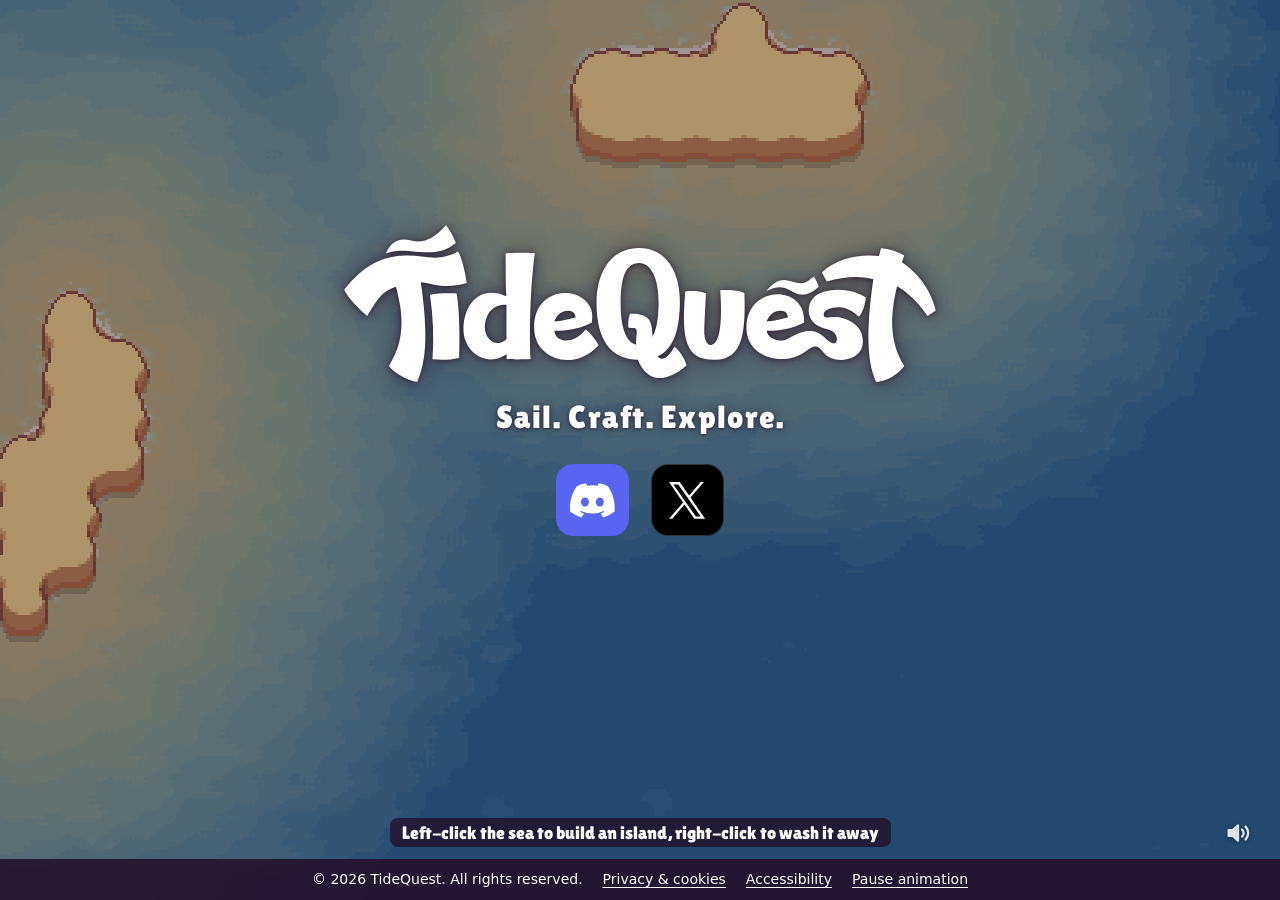
==== index.html @ 885f6c33 "TideQuest website" ====
<!doctype html>
<html lang="en">
<head>
  <meta charset="utf-8">
  <meta name="viewport" content="width=device-width, initial-scale=1">
  <script>if (typeof WebAssembly === "object") document.documentElement.classList.add("sea-live");</script>
  <title>TideQuest — a cozy island crafting game</title>
  <meta name="description" content="A cozy island crafting game where the tide sets the rules. Harness it to fill your lakes, power your machines and reveal new passages. Craft your way from castaway to civilization.">
  <link rel="canonical" href="https://tidequestgame.com/">
  <meta name="theme-color" content="#230d26">
  <link rel="icon" type="image/png" href="img/favicon.png">
  <link rel="apple-touch-icon" href="img/apple-touch-icon.png">
  <link rel="preload" href="assets/fonts/lilita-one.woff" as="font" type="font/woff" crossorigin>
  <link rel="stylesheet" href="assets/site.css">
  <script src="assets/sea.js" defer></script>
  <script src="assets/parallax.js" defer></script>
  <script src="assets/legal.js" defer></script>

  <meta property="og:type" content="website">
  <meta property="og:site_name" content="TideQuest">
  <meta property="og:title" content="TideQuest">
  <meta property="og:description" content="A cozy island crafting game where the tide sets the rules. Join us on Discord.">
  <meta property="og:url" content="https://tidequestgame.com/">
  <meta property="og:image" content="https://tidequestgame.com/img/og-card.png">
  <meta property="og:image:secure_url" content="https://tidequestgame.com/img/og-card.png">
  <meta property="og:image:type" content="image/png">
  <meta property="og:image:width" content="1200">
  <meta property="og:image:height" content="630">
  <meta property="og:image:alt" content="The TideQuest logo and Sail. Craft. Explore., above Join us on Discord and Follow us on X, over an in-game island screenshot">
  <meta name="twitter:card" content="summary_large_image">
  <meta name="twitter:site" content="@tidequestgame">
  <meta name="twitter:title" content="TideQuest">
  <meta name="twitter:description" content="A cozy island crafting game where the tide sets the rules. Join us on Discord.">
  <meta name="twitter:image" content="https://tidequestgame.com/img/og-card.png">
  <meta name="twitter:image:alt" content="The TideQuest logo and Sail. Craft. Explore., above Join us on Discord and Follow us on X, over an in-game island screenshot">
</head>
<body>
  <div class="shot" aria-hidden="true"></div>
  <main class="home">
    <h1><img class="logo" src="assets/tidequest-logo.svg" alt="TideQuest" width="3004" height="825"></h1>
    <p class="tagline">Sail. Craft. Explore.</p>
    <div class="links">
      <a class="social" href="discord/">
        <span class="badge badge-discord"><svg viewBox="0 0 24 24" aria-hidden="true" focusable="false"><path d="M20.317 4.37a19.79 19.79 0 0 0-4.885-1.515.074.074 0 0 0-.079.037c-.21.375-.444.865-.608 1.25a18.27 18.27 0 0 0-5.487 0 12.64 12.64 0 0 0-.617-1.25.077.077 0 0 0-.079-.037A19.74 19.74 0 0 0 3.677 4.37a.07.07 0 0 0-.032.028C.533 9.046-.32 13.58.099 18.058a.082.082 0 0 0 .031.056 19.9 19.9 0 0 0 5.993 3.03.078.078 0 0 0 .084-.028c.462-.63.874-1.295 1.226-1.994a.076.076 0 0 0-.041-.106 13.1 13.1 0 0 1-1.872-.892.077.077 0 0 1-.008-.128c.126-.094.252-.192.372-.291a.074.074 0 0 1 .078-.01c3.928 1.793 8.18 1.793 12.062 0a.074.074 0 0 1 .078.01c.12.098.246.198.373.292a.077.077 0 0 1-.006.127 12.3 12.3 0 0 1-1.873.892.077.077 0 0 0-.041.107c.36.698.772 1.362 1.225 1.993a.076.076 0 0 0 .084.028 19.84 19.84 0 0 0 6.002-3.03.077.077 0 0 0 .032-.054c.5-5.177-.838-9.674-3.549-13.66a.061.061 0 0 0-.031-.03zM8.02 15.33c-1.183 0-2.157-1.085-2.157-2.419 0-1.333.956-2.419 2.157-2.419 1.21 0 2.176 1.096 2.157 2.42 0 1.333-.956 2.418-2.157 2.418zm7.975 0c-1.183 0-2.157-1.085-2.157-2.419 0-1.333.955-2.419 2.157-2.419 1.21 0 2.176 1.096 2.157 2.42 0 1.333-.946 2.418-2.157 2.418z"/></svg></span>
        <span class="cta">Join us on Discord</span>
      </a>
      <a class="social" href="https://x.com/tidequestgame">
        <span class="badge badge-x"><svg viewBox="0 0 1200 1227" aria-hidden="true" focusable="false"><path d="M714.163 519.284L1160.89 0H1055.03L667.137 450.887L357.328 0H0L468.492 681.821L0 1226.37H105.866L515.491 750.218L842.672 1226.37H1200L714.137 519.284H714.163ZM569.165 687.828L521.697 619.934L144.011 79.6944H306.615L611.412 515.685L658.88 583.579L1055.08 1150.3H892.476L569.165 687.828V687.828Z"/></svg></span>
        <span class="cta">Follow us on X</span>
      </a>
    </div>
  </main>
  <footer class="site-footer">
    <div class="footer-bar">
      <p>&copy; 2026 TideQuest. All rights reserved.</p>
      <nav aria-label="Legal">
        <a href="#privacy">Privacy &amp; cookies</a>
        <a href="#accessibility">Accessibility</a>
      </nav>
    </div>
  </footer>
  <dialog class="legal" id="privacy" aria-labelledby="privacy-title">
    <div class="legal-body">
      <button class="legal-close" type="button" aria-label="Close">&times;</button>
      <h2 id="privacy-title">Privacy and cookies</h2>
      <p class="updated">Last updated: 2 October 2026</p>

      <p>This notice explains how tidequestgame.com (“the website”) handles personal data. It is
        written to meet the EU General Data Protection Regulation (GDPR) and other applicable data
        protection laws.</p>

      <h3>Who is responsible</h3>
      <p>The website is run by TideQuest (“we”). Contact us about privacy at
        <a href="mailto:basicsourcegamedev@gmail.com">basicsourcegamedev@gmail.com</a>.</p>

      <h3>The short version</h3>
      <ul>
        <li>We do not use cookies, local storage or any other tracking technology.</li>
        <li>We do not use analytics, advertising, social media plugins or third-party fonts; the
          Discord and X buttons are plain links.</li>
        <li>We do not ask you for any personal data, and the website has no forms or accounts.</li>
        <li>The only personal data involved is the technical data your browser sends to our
          hosting provider when it loads a page, described below.</li>
      </ul>

      <h3>Cookies</h3>
      <p>The website sets no cookies and stores nothing on your device, so there is no cookie
        banner and nothing to consent to. The interactive sea on the home page runs entirely in
        your browser; the islands you draw are never sent anywhere and disappear when you leave
        the page.</p>

      <h3>Hosting</h3>
      <p>The website is hosted on GitHub Pages, provided by GitHub, Inc., 88 Colin P Kelly Jr
        Street, San Francisco, CA 94107, USA. When your browser requests a page, GitHub receives
        your IP address and standard request details (such as the page requested, the time, and
        your browser’s user agent) and may log them for security and to keep the service
        running. We do not receive these logs.</p>
      <ul>
        <li><strong>Purpose and legal basis:</strong> delivering the website securely, which is our
          legitimate interest (GDPR Art. 6(1)(f)). You are not legally required to provide this
          data, but a browser cannot load the website without sending it.</li>
        <li><strong>International transfers:</strong> GitHub processes the data in the
          United States. GitHub states that it participates in the EU-U.S. Data Privacy Framework
          and uses the European Commission’s standard contractual clauses.</li>
        <li><strong>Retention:</strong> set by GitHub; see the
          <a href="https://docs.github.com/en/site-policy/privacy-policies/github-general-privacy-statement">GitHub General Privacy Statement</a>.</li>
      </ul>

      <h3>Links to Discord and X</h3>
      <p>The “Join us on Discord” link takes you to Discord, run by Discord Inc., and the
        “Follow us on X” link takes you to X, run by X Corp. These are separate services: once you
        are there, <a href="https://discord.com/privacy">Discord’s privacy policy</a> or
        <a href="https://x.com/en/privacy">X’s privacy policy</a> applies. The website embeds
        nothing from either service and loads nothing from them until you follow a link, and we
        do not share any data with them.</p>
      <p>Discord and the Discord logo are trademarks of Discord Inc. X and the X logo are
        trademarks of X Corp. TideQuest is not affiliated with or endorsed by Discord or X.</p>

      <h3>Your rights</h3>
      <p>Depending on where you live, you can ask us to access, correct or delete personal data
        about you, to restrict or object to its use, or to receive it in a portable format. As we
        do not hold any data that identifies you, we will usually have nothing to return, but you
        can always write to <a href="mailto:basicsourcegamedev@gmail.com">basicsourcegamedev@gmail.com</a>.</p>
      <p>You can also complain to the data protection authority in the country where you live
        or work.</p>

      <h3>Changes</h3>
      <p>If the way the website handles data changes, for example if we ever add analytics, we
        will update this notice and the date above before the change takes effect.</p>
    </div>
  </dialog>
  <dialog class="legal" id="accessibility" aria-labelledby="accessibility-title">
    <div class="legal-body">
      <button class="legal-close" type="button" aria-label="Close">&times;</button>
      <h2 id="accessibility-title">Accessibility statement</h2>
      <p class="updated">Last updated: 2 October 2026</p>

      <p>We want everyone to be able to use tidequestgame.com, including people with
        disabilities. This statement covers the whole website: the home page with its privacy and
        accessibility notices, the Discord link page and the not-found page.</p>

      <h3>Standards</h3>
      <p>The website aims to meet the Web Content Accessibility Guidelines (WCAG) 2.1 at
        level AA, the level referenced by the European standard EN 301 549.</p>
      <p><strong>Status:</strong> partially conformant. Everything on the website meets these
        standards except the interactive sea described under “Known limitations”.</p>

      <h3>What we have done</h3>
      <ul>
        <li>Every page, link and control can be reached and used with a keyboard, with a clearly
          visible focus outline.</li>
        <li>Images that carry meaning have text alternatives; decorative images and the animated
          sea are hidden from screen readers.</li>
        <li>Each page declares its language and has a meaningful title and heading.</li>
        <li>Text meets the WCAG AA contrast ratios against its background.</li>
        <li>Pages can be zoomed to 200% and viewed on narrow screens without loss of content.</li>
        <li>The animated sea can be paused with the “Pause animation” button at the bottom of the
          home page, and it stays still if your device is set to reduce motion.</li>
        <li>Sound effects play only when you build or wash away sand, never on their own, and can
          be turned off with the speaker button at the bottom right of the home page.</li>
        <li>Nothing on the website flashes.</li>
      </ul>

      <h3>Known limitations</h3>
      <ul>
        <li>The interactive sea behind the home page (drawing islands with the mouse or a finger)
          cannot be used with a keyboard or a screen reader. It is a decorative extra: it carries
          no information, and every part of the website works without it.</li>
        <li>The Discord and X links lead to discord.com and x.com, which are run by Discord Inc.
          and X Corp. and are outside our control.</li>
      </ul>

      <h3>How we checked</h3>
      <p>The website was reviewed on 2 October 2026 by manual keyboard testing, contrast
        measurement, testing at 200% zoom and at phone width, and testing with reduced motion
        enabled, in current versions of Chrome.</p>

      <h3>Feedback and contact</h3>
      <p>If something on the website is hard to use, or you need information in a different
        format, please contact our accessibility coordinator at <a href="mailto:basicsourcegamedev@gmail.com">basicsourcegamedev@gmail.com</a>.
        We aim to reply within 5 business days.</p>
    </div>
  </dialog>
</body>
</html>
---- assets/site.css ----
/* TideQuest site. Shared by the home, Discord and 404 pages. */

/* Lilita One by Juan Montoreano (SIL OFL 1.1), unmodified. */
@font-face {
  font-family: "Lilita One";
  src: url("fonts/lilita-one.woff") format("woff");
  font-display: swap;
}

:root {
  /* The game's Quit Modal DimOverlay: Color(0.139, 0.053, 0.15, 0.863). */
  --dim: rgb(35 13 38 / 0.863);
  --night: #230d26;
  --blurple: #5865f2;
}

html { background-color: var(--night); }

body {
  margin: 0;
  min-height: 100vh;
  min-height: 100svh;
  display: grid;
  grid-template-rows: 1fr auto;
  place-items: center;
  background-color: var(--night);
  color: #fff;
  font-family: "Lilita One", "Segoe UI", system-ui, -apple-system, Roboto, Helvetica, Arial, sans-serif;
}

.shot {
  position: fixed;
  inset: 0;
  background: url("island.webp") center / cover no-repeat;
  pointer-events: none;
}

.shot::after {
  content: "";
  position: absolute;
  inset: 0;
  background: var(--dim);
}

/* Interactive sea (sea.js). Without WebGL2 the screenshot above stays as the background. */
.sea {
  position: fixed;
  inset: 0;
  overflow: hidden;
  touch-action: none;
  -webkit-user-select: none;
  user-select: none;
}

.sea canvas {
  display: block;
  image-rendering: pixelated;
}

.sea-live .shot { background-image: none; }

/* Same Quit Modal colour, lighter, so the sea stays readable. */
.sea-live .shot::after { background: rgb(35 13 38 / 0.35); }

/* sea.js puts the hint at the top of the footer, above the legal bar. */
.sea-hint {
  margin: 0 16px 12px;
  padding: 4px 12px;
  border-radius: 8px;
  background: rgb(35 13 38 / 0.75);
  font-size: clamp(14px, 1.6vw, 18px);
  text-align: center;
  pointer-events: none;
  transition: opacity 0.6s;
}

.sea-hint.is-done { opacity: 0; }

main {
  position: relative;
  padding: 24px 16px;
}

/* Set by parallax.js: oversize the background so its drift never exposes an edge. */
.parallax .shot { inset: -24px; }

.parallax .shot,
.parallax main { will-change: transform; }

.invite {
  display: flex;
  flex-direction: column;
  align-items: center;
  gap: clamp(20px, 4vw, 48px);
  color: #fff;
  text-decoration: none;
}

.invite:focus-visible {
  outline: 4px solid #fff;
  outline-offset: 12px;
  border-radius: 12px;
}

.title {
  display: grid;
  justify-items: center;
  gap: clamp(8px, 1.4vw, 16px);
}

.title h1 { margin: 0; }

.logo {
  display: block;
  width: clamp(280px, 48vw, 600px);
  height: auto;
  /* Same contrast shadow as the tagline, for random islands' pale shallows under it. */
  filter: drop-shadow(0 1px 3px rgb(35 13 38 / 0.7)) drop-shadow(0 0 12px rgb(35 13 38 / 0.45));
}

.cta {
  margin: 0;
  font-size: clamp(28px, 4.5vw, 54px);
  line-height: 1;
  letter-spacing: 0.01em;
}

/* 404's call to action: same contrast shadow as the logo and tagline. Not on the home page's
   water-reveal labels, whose transparent fill would show the shadow as ghost text. */
.invite .cta { text-shadow: 0 1px 3px rgb(35 13 38 / 0.7), 0 0 12px rgb(35 13 38 / 0.45); }

/* Home: TideQuest logo above a row of community icons. Each icon's call to action stays hidden
   until the icon is hovered or focused, then washes in under it. */
.home {
  display: grid;
  justify-items: center;
  gap: clamp(12px, 2vw, 24px);
}

.home h1 { margin: 0; }

.tagline {
  margin: -0.35em 0 0.2em; /* sits snug under the logo, a little apart from the icons */
  font-size: clamp(20px, 2.6vw, 32px);
  line-height: 1.1;
  letter-spacing: 0.04em;
  /* Keeps AA contrast where a random island's pale shallows reach under the text. */
  text-shadow: 0 1px 3px rgb(35 13 38 / 0.7), 0 0 12px rgb(35 13 38 / 0.45);
}

.links {
  display: flex;
  justify-content: center;
  gap: 0.6em;
  padding-bottom: 1.6em; /* room for the revealed text, so nothing shifts */
  font-size: clamp(22px, 3vw, 38px);
}

.social {
  position: relative;
  display: block;
  border-radius: 24%;
  color: #fff;
  text-decoration: none;
}

.social:focus-visible {
  outline: 4px solid #fff;
  outline-offset: 6px;
}

.badge {
  display: grid;
  place-items: center;
  width: 1.9em;
  aspect-ratio: 1;
  border-radius: 24%;
  transition: transform 0.3s cubic-bezier(0.3, 0.7, 0.4, 1);
}

.social:hover .badge,
.social:focus-visible .badge { transform: translateY(-3px); }

.badge svg {
  width: 62%;
  height: auto;
  fill: #fff;
}

.badge-discord { background: var(--blurple); }

/* X's brand mark: white logo on black; the faint ring keeps the square visible on dark backgrounds. */
.badge-x {
  background: #000;
  box-shadow: inset 0 0 0 1px rgb(255 255 255 / 0.2);
}

.badge-x svg { width: 50%; }

/* The CTA text, centred under its icon. A shore wave washes over it from the left: the water rushes
   in and slows as it runs up, its lobed front leaving the letters revealed (wet sea-foam right at the
   edge, white behind), while a foam line with a thin wash behind it leads the wave across the whole
   label and sinks away as the wave lands. A slight smear clears as it goes. The text stays
   in the accessibility tree throughout, so screen readers always get the link's name.

   Both layers are 300%-wide tiles (front at about the middle) moved by background-position-x with the
   same timing, so the foam stays locked to the text's edge: 100% is before the wave, 20% is fully
   washed (the front just past the right edge). */
.social .cta {
  position: absolute;
  top: calc(100% + 0.3em);
  left: 50%;
  translate: -50% 0;
  font-size: 1em;
  white-space: nowrap;
  pointer-events: none;
  color: transparent;
  -webkit-text-fill-color: transparent;
  line-height: 1.2;
  background: url("data:image/svg+xml,%3Csvg xmlns='http://www.w3.org/2000/svg' viewBox='0 0 300 100' preserveAspectRatio='none'%3E%3Cpath d='M0 0H150C150.8 1.8 154.8 7.5 155 11C155.2 14.5 150.5 17.3 151 21C151.5 24.7 157.8 28.8 158 33C158.2 37.2 152.3 41.8 152 46C151.7 50.2 156.5 54 156 58C155.5 62 149.2 65.7 149 70C148.8 74.3 154.7 79 155 84C155.3 89 151.7 97.3 151 100H0Z' fill='%23fff'/%3E%3Cpath d='M0 0H154C154.8 1.8 158.8 7.5 159 11C159.2 14.5 154.5 17.3 155 21C155.5 24.7 161.8 28.8 162 33C162.2 37.2 156.3 41.8 156 46C155.7 50.2 160.5 54 160 58C159.5 62 153.2 65.7 153 70C152.8 74.3 158.7 79 159 84C159.3 89 155.7 97.3 155 100H0ZM0 0H150C150.8 1.8 154.8 7.5 155 11C155.2 14.5 150.5 17.3 151 21C151.5 24.7 157.8 28.8 158 33C158.2 37.2 152.3 41.8 152 46C151.7 50.2 156.5 54 156 58C155.5 62 149.2 65.7 149 70C148.8 74.3 154.7 79 155 84C155.3 89 151.7 97.3 151 100H0Z' fill='%23bfe9ff' fill-rule='evenodd'/%3E%3C/svg%3E") 100% 0 / 300% 100% no-repeat;
  -webkit-background-clip: text;
  background-clip: text;
  /* drop-shadow (not text-shadow) so the contrast shadow only follows the revealed water. */
  filter: blur(2px) drop-shadow(0 1px 2px rgb(35 13 38 / 0.7));
  transition:
    background-position-x 0.4s cubic-bezier(0.5, 0, 0.75, 0),
    filter 0.4s ease-in;
}

.social:hover .cta,
.social:focus-visible .cta {
  background-position-x: 20%;
  filter: blur(0) drop-shadow(0 1px 2px rgb(35 13 38 / 0.7));
  transition:
    background-position-x 1.1s cubic-bezier(0.15, 0.6, 0.3, 1),
    filter 0.9s ease-out;
}

/* The foam line, over the whole label so it also shows on the sea between the letters. */
.social .cta::before {
  content: "";
  position: absolute;
  inset: -0.1em 0;
  background: url("data:image/svg+xml,%3Csvg xmlns='http://www.w3.org/2000/svg' viewBox='0 0 300 100' preserveAspectRatio='none'%3E%3Cdefs%3E%3Cfilter id='f' x='-20%25' y='-20%25' width='140%25' height='140%25'%3E%3CfeGaussianBlur stdDeviation='1.6 2.5'/%3E%3C/filter%3E%3C/defs%3E%3Cg filter='url%28%23f%29' fill='%23fff'%3E%3Cpath d='M0 0H150C150.8 1.8 154.8 7.5 155 11C155.2 14.5 150.5 17.3 151 21C151.5 24.7 157.8 28.8 158 33C158.2 37.2 152.3 41.8 152 46C151.7 50.2 156.5 54 156 58C155.5 62 149.2 65.7 149 70C148.8 74.3 154.7 79 155 84C155.3 89 151.7 97.3 151 100H0ZM0 0H128C128.8 1.8 132.8 7.5 133 11C133.2 14.5 128.5 17.3 129 21C129.5 24.7 135.8 28.8 136 33C136.2 37.2 130.3 41.8 130 46C129.7 50.2 134.5 54 134 58C133.5 62 127.2 65.7 127 70C126.8 74.3 132.7 79 133 84C133.3 89 129.7 97.3 129 100H0Z' fill-opacity='.18' fill-rule='evenodd'/%3E%3Cpath d='M0 0H156C156.8 1.8 160.8 7.5 161 11C161.2 14.5 156.5 17.3 157 21C157.5 24.7 163.8 28.8 164 33C164.2 37.2 158.3 41.8 158 46C157.7 50.2 162.5 54 162 58C161.5 62 155.2 65.7 155 70C154.8 74.3 160.7 79 161 84C161.3 89 157.7 97.3 157 100H0ZM0 0H149C149.8 1.8 153.8 7.5 154 11C154.2 14.5 149.5 17.3 150 21C150.5 24.7 156.8 28.8 157 33C157.2 37.2 151.3 41.8 151 46C150.7 50.2 155.5 54 155 58C154.5 62 148.2 65.7 148 70C147.8 74.3 153.7 79 154 84C154.3 89 150.7 97.3 150 100H0Z' fill-opacity='.85' fill-rule='evenodd'/%3E%3C/g%3E%3Cg fill='%23fff' fill-opacity='.7'%3E%3Cellipse cx='151' cy='8' rx='0.55' ry='3'/%3E%3Cellipse cx='144' cy='27' rx='0.45' ry='2.5'/%3E%3Cellipse cx='149' cy='41' rx='0.36' ry='2'/%3E%3Cellipse cx='142' cy='50' rx='0.55' ry='3'/%3E%3Cellipse cx='144' cy='66' rx='0.45' ry='2.5'/%3E%3Cellipse cx='143' cy='79' rx='0.36' ry='2'/%3E%3Cellipse cx='149' cy='92' rx='0.55' ry='3'/%3E%3Cellipse cx='136' cy='18' rx='0.36' ry='2'/%3E%3Cellipse cx='139' cy='60' rx='0.45' ry='2.5'/%3E%3Cellipse cx='149' cy='36' rx='0.33' ry='1.8'/%3E%3C/g%3E%3C/svg%3E") 100% 0 / 300% 100% no-repeat;
  opacity: 0;
  /* Fade the foam out well before the box edges, so its bounds never show. */
  -webkit-mask:
    linear-gradient(to right, #0000, #000 8%, #000 62%, #0000 92%),
    linear-gradient(#0000, #000 18%, #000 82%, #0000);
  -webkit-mask-composite: source-in;
  mask:
    linear-gradient(to right, #0000, #000 8%, #000 62%, #0000 92%),
    linear-gradient(#0000, #000 18%, #000 82%, #0000);
  mask-composite: intersect;
}

/* Moves with the text's front (same curve and length) and is gone by the time it lands. */
.social:hover .cta::before,
.social:focus-visible .cta::before {
  animation:
    swash-run 1.1s cubic-bezier(0.15, 0.6, 0.3, 1) both,
    swash-fade 1.1s linear both;
}

@keyframes swash-run {
  from { background-position-x: 100%; }
  to { background-position-x: 20%; }
}

@keyframes swash-fade {
  0%, 45% { opacity: 1; }
  100% { opacity: 0; }
}

@media (prefers-reduced-motion: reduce) {
  .badge { transition: none; }

  .social:hover .badge,
  .social:focus-visible .badge { transform: none; }

  .social .cta::before { display: none; }

  .social .cta {
    background: none;
    color: #fff;
    -webkit-text-fill-color: currentColor;
    filter: none;
    text-shadow: 0 1px 2px rgb(35 13 38 / 0.7);
    animation: none;
    opacity: 0;
    transition: opacity 0.3s;
  }

  .social:hover .cta,
  .social:focus-visible .cta { opacity: 1; }
}

/* High-contrast modes drop background images, so show plain text there instead. */
@media (forced-colors: active) {
  .social .cta::before { display: none; }

  .social .cta {
    background: none;
    color: CanvasText;
    -webkit-text-fill-color: currentColor;
    filter: none;
    visibility: hidden;
  }

  .social:hover .cta,
  .social:focus-visible .cta { visibility: visible; }
}

/* Footer: copyright, legal links and the sea's pause control. */
.site-footer {
  position: relative;
  justify-self: stretch;
  display: grid;
  justify-items: center;
}

.footer-bar {
  box-sizing: border-box;
  width: 100%;
  display: flex;
  flex-wrap: wrap;
  justify-content: center;
  align-items: center;
  gap: 6px 20px;
  margin: 0;
  padding: 10px 16px max(10px, env(safe-area-inset-bottom));
  background: rgb(35 13 38 / 0.85);
  font-family: "Segoe UI", system-ui, -apple-system, Roboto, Helvetica, Arial, sans-serif;
  font-size: 14px;
  line-height: 1.5;
}

.footer-bar p { margin: 0; }

.footer-bar a,
.footer-bar button {
  padding: 0;
  border: 0;
  background: none;
  color: #fff;
  font: inherit;
  text-decoration: underline;
  text-underline-offset: 3px;
  cursor: pointer;
}

.footer-bar a:hover,
.footer-bar button:hover { text-decoration-thickness: 2px; }

.footer-bar a:focus-visible,
.footer-bar button:focus-visible {
  outline: 3px solid #fff;
  outline-offset: 3px;
  border-radius: 2px;
}

/* Sound effects toggle (sea.js): just the speaker, floating over the sea in the bottom-right
   corner, just above the footer bar. The shadow keeps it readable over sand and foam. */
.has-sound .footer-bar { position: relative; }

.sound-toggle {
  position: absolute;
  right: max(20px, env(safe-area-inset-right));
  bottom: calc(100% + 4px);
  display: grid;
  place-items: center;
  width: 44px;
  height: 44px;
  padding: 0;
  border: 0;
  border-radius: 8px;
  background: none;
  color: #fff;
  cursor: pointer;
  filter: drop-shadow(0 1px 2px rgb(0 0 0 / 0.55));
  opacity: 0.85;
  transition: opacity 0.2s;
}

.sound-toggle:hover { opacity: 1; }

.sound-toggle:focus-visible {
  outline: 3px solid #fff;
  outline-offset: 2px;
  opacity: 1;
}

/* On narrow screens the hint shares the toggle's row; keep it clear of the button. */
@media (max-width: 640px) {
  .has-sound .sea-hint { margin-inline: 64px; }
}

.sound-toggle svg {
  width: 28px;
  height: 28px;
}

.footer-bar nav {
  display: flex;
  flex-wrap: wrap;
  justify-content: center;
  gap: 6px 20px;
}

/* Privacy and accessibility notices: modal dialogs opened from the footer (legal.js). */
.legal {
  box-sizing: border-box;
  width: min(46rem, calc(100vw - 32px));
  max-height: min(85vh, calc(100svh - 32px));
  padding: 0;
  border: 0;
  border-radius: 12px;
  overflow: hidden; /* .legal-body scrolls, so the scrollbar stays inside the rounded corners */
  background: var(--night);
  color: #fff;
  box-shadow: 0 24px 64px rgb(0 0 0 / 0.5);
}

.legal[open] {
  display: flex;
  flex-direction: column;
}

.legal::backdrop { background: rgb(35 13 38 / 0.75); }

/* Focus lands on the dialog itself when opened from a link; its controls keep their outlines. */
.legal:focus { outline: none; }

/* Without JavaScript, #privacy / #accessibility still show the text in place. */
:root:not(.legal-js) .legal:target {
  display: flex;
  flex-direction: column;
  position: fixed;
  inset: 0;
  margin: auto;
  z-index: 1;
}

.legal-body {
  overflow-y: auto;
  overscroll-behavior: contain;
  padding: 28px clamp(16px, 4vw, 40px) 32px;
  /* Thin, soft scrollbar in the site's colours (Chrome, Edge, Firefox). */
  scrollbar-width: thin;
  scrollbar-color: rgb(255 255 255 / 0.3) transparent;
  font-family: "Segoe UI", system-ui, -apple-system, Roboto, Helvetica, Arial, sans-serif;
  font-size: 17px;
  line-height: 1.6;
}

.legal h2,
.legal h3 {
  font-family: "Lilita One", "Segoe UI", system-ui, sans-serif;
  font-weight: normal;
  line-height: 1.2;
  letter-spacing: 0.01em;
}

.legal h2 { margin: 0 48px 8px 0; font-size: clamp(28px, 5vw, 40px); }
.legal h3 { margin: 28px 0 6px; font-size: 24px; }
.legal a { color: #fff; text-underline-offset: 3px; overflow-wrap: anywhere; }
.legal ul { padding-left: 1.25em; }
.legal li + li { margin-top: 4px; }
.legal .updated { margin-top: 0; color: rgb(255 255 255 / 0.8); }

/* Safari, which lacks scrollbar-color. */
.legal-body::-webkit-scrollbar { width: 10px; }
.legal-body::-webkit-scrollbar-track { background: transparent; }

.legal-body::-webkit-scrollbar-thumb {
  border: 3px solid transparent;
  border-radius: 999px;
  background: rgb(255 255 255 / 0.3) padding-box;
}

.legal-body::-webkit-scrollbar-thumb:hover { background-color: rgb(255 255 255 / 0.5); }

/* Stays in the corner while the text scrolls. */
.legal-close {
  position: sticky;
  top: 0;
  z-index: 1;
  float: right;
  width: 44px;
  height: 44px;
  margin: -12px -12px 0 0;
  padding: 0;
  border: 0;
  border-radius: 8px;
  background: rgb(68 46 72); /* opaque, so scrolled text never shows through */
  color: #fff;
  font-size: 28px;
  line-height: 1;
  cursor: pointer;
}

.legal-close:hover { background: rgb(96 74 100); }

.legal a:focus-visible,
.legal-close:focus-visible {
  outline: 3px solid #fff;
  outline-offset: 3px;
}
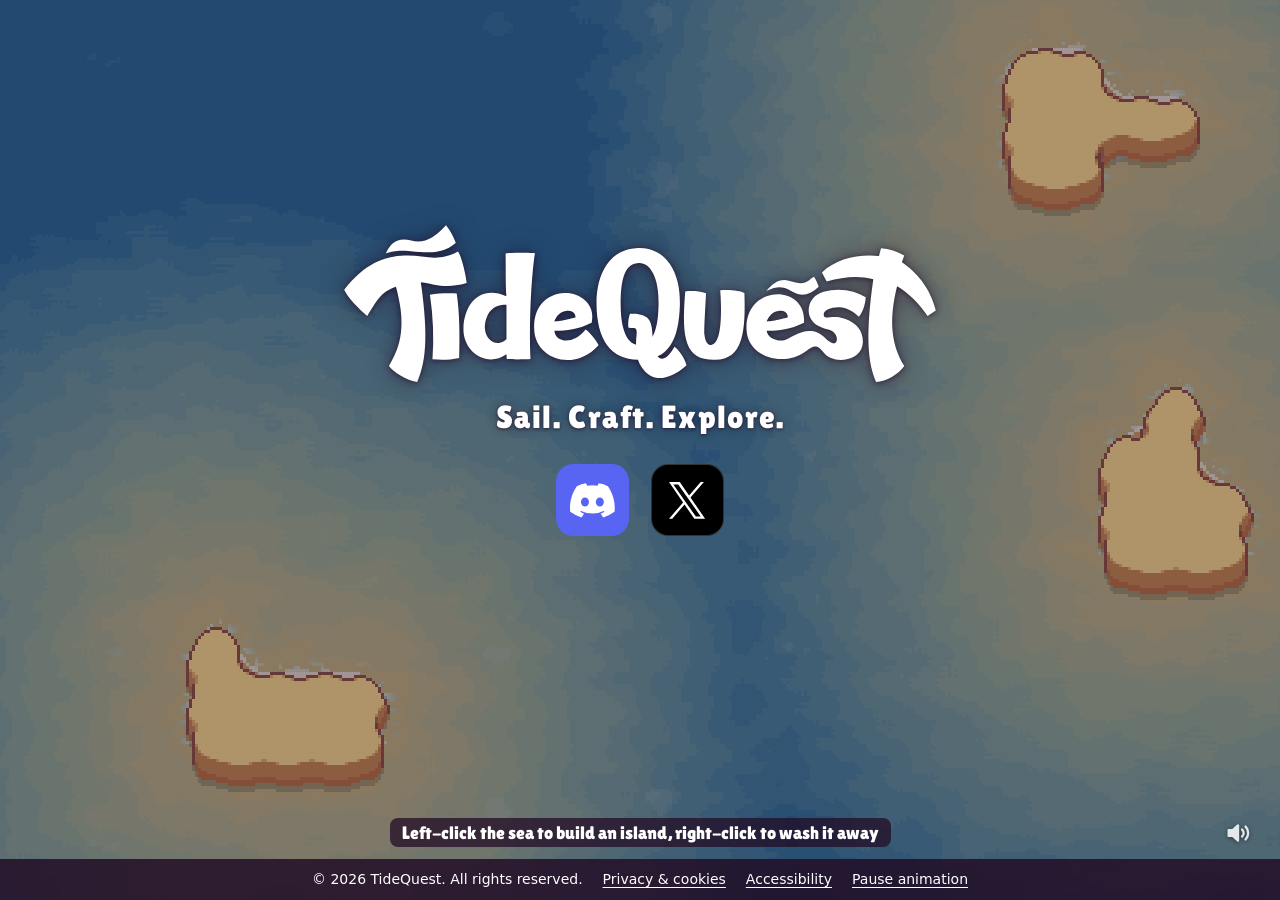
==== commit 352d520c: "Simplify the wording of the notices and page titles" ====
--- a/index.html
+++ b/index.html
@@ -4,7 +4,7 @@
   <meta charset="utf-8">
   <meta name="viewport" content="width=device-width, initial-scale=1">
   <script>if (typeof WebAssembly === "object") document.documentElement.classList.add("sea-live");</script>
-  <title>TideQuest — a cozy island crafting game</title>
+  <title>TideQuest | A cozy island crafting game</title>
   <meta name="description" content="A cozy island crafting game where the tide sets the rules. Harness it to fill your lakes, power your machines and reveal new passages. Craft your way from castaway to civilization.">
   <link rel="canonical" href="https://tidequestgame.com/">
   <meta name="theme-color" content="#230d26">
@@ -65,68 +65,61 @@
       <h2 id="privacy-title">Privacy and cookies</h2>
       <p class="updated">Last updated: 2 October 2026</p>
 
-      <p>This notice explains how tidequestgame.com (“the website”) handles personal data. It is
-        written to meet the EU General Data Protection Regulation (GDPR) and other applicable data
-        protection laws.</p>
+      <p>This notice explains how tidequestgame.com (the website) handles personal data. It follows
+        the EU General Data Protection Regulation (GDPR) and other data protection laws that apply.</p>
 
-      <h3>Who is responsible</h3>
-      <p>The website is run by TideQuest (“we”). Contact us about privacy at
+      <h3>Who runs the website</h3>
+      <p>TideQuest runs the website. For anything about privacy, write to
         <a href="mailto:basicsourcegamedev@gmail.com">basicsourcegamedev@gmail.com</a>.</p>
 
-      <h3>The short version</h3>
+      <h3>In short</h3>
       <ul>
-        <li>We do not use cookies, local storage or any other tracking technology.</li>
-        <li>We do not use analytics, advertising, social media plugins or third-party fonts; the
-          Discord and X buttons are plain links.</li>
-        <li>We do not ask you for any personal data, and the website has no forms or accounts.</li>
-        <li>The only personal data involved is the technical data your browser sends to our
-          hosting provider when it loads a page, described below.</li>
+        <li>We don't use cookies, local storage or any other tracking.</li>
+        <li>We don't use analytics, ads, social media plugins or third-party fonts. The Discord and
+          X buttons are plain links.</li>
+        <li>We don't ask for any personal data. There are no forms or accounts.</li>
+        <li>The only personal data involved is what your browser sends to our hosting provider
+          when it loads a page. Details are below.</li>
       </ul>
 
       <h3>Cookies</h3>
-      <p>The website sets no cookies and stores nothing on your device, so there is no cookie
-        banner and nothing to consent to. The interactive sea on the home page runs entirely in
-        your browser; the islands you draw are never sent anywhere and disappear when you leave
-        the page.</p>
+      <p>The website sets no cookies and stores nothing on your device, so there's no cookie banner
+        and nothing to agree to. The sea on the home page runs in your browser. The islands you
+        draw are never sent anywhere, and they're gone when you leave the page.</p>
 
       <h3>Hosting</h3>
-      <p>The website is hosted on GitHub Pages, provided by GitHub, Inc., 88 Colin P Kelly Jr
-        Street, San Francisco, CA 94107, USA. When your browser requests a page, GitHub receives
-        your IP address and standard request details (such as the page requested, the time, and
-        your browser’s user agent) and may log them for security and to keep the service
-        running. We do not receive these logs.</p>
-      <ul>
-        <li><strong>Purpose and legal basis:</strong> delivering the website securely, which is our
-          legitimate interest (GDPR Art. 6(1)(f)). You are not legally required to provide this
-          data, but a browser cannot load the website without sending it.</li>
-        <li><strong>International transfers:</strong> GitHub processes the data in the
-          United States. GitHub states that it participates in the EU-U.S. Data Privacy Framework
-          and uses the European Commission’s standard contractual clauses.</li>
-        <li><strong>Retention:</strong> set by GitHub; see the
-          <a href="https://docs.github.com/en/site-policy/privacy-policies/github-general-privacy-statement">GitHub General Privacy Statement</a>.</li>
-      </ul>
+      <p>The website is hosted on GitHub Pages by GitHub, Inc., 88 Colin P Kelly Jr Street, San
+        Francisco, CA 94107, USA. When your browser asks for a page, GitHub receives your IP address
+        and the usual request details, such as the page, the time and your browser's user agent.
+        GitHub may log these for security and to keep the service running. We don't get these
+        logs.</p>
+      <p>We use GitHub to deliver the website safely, which is our legitimate interest under GDPR
+        Art. 6(1)(f). You don't have to provide this data, but a browser can't load the website
+        without sending it.</p>
+      <p>GitHub processes the data in the United States. GitHub says it takes part in the EU-U.S.
+        Data Privacy Framework and uses the European Commission's standard contractual clauses.
+        GitHub decides how long it keeps the data. You can read more in the
+        <a href="https://docs.github.com/en/site-policy/privacy-policies/github-general-privacy-statement">GitHub General Privacy Statement</a>.</p>
 
       <h3>Links to Discord and X</h3>
-      <p>The “Join us on Discord” link takes you to Discord, run by Discord Inc., and the
-        “Follow us on X” link takes you to X, run by X Corp. These are separate services: once you
-        are there, <a href="https://discord.com/privacy">Discord’s privacy policy</a> or
-        <a href="https://x.com/en/privacy">X’s privacy policy</a> applies. The website embeds
-        nothing from either service and loads nothing from them until you follow a link, and we
-        do not share any data with them.</p>
-      <p>Discord and the Discord logo are trademarks of Discord Inc. X and the X logo are
-        trademarks of X Corp. TideQuest is not affiliated with or endorsed by Discord or X.</p>
+      <p>The Discord button takes you to Discord, run by Discord Inc. The X button takes you to X,
+        run by X Corp. Once you're there, <a href="https://discord.com/privacy">Discord's privacy
+        policy</a> or <a href="https://x.com/en/privacy">X's privacy policy</a> applies. Nothing
+        from either service is loaded until you click, and we don't share any data with them.</p>
+      <p>Discord and the Discord logo are trademarks of Discord Inc. X and the X logo are trademarks
+        of X Corp. TideQuest is not affiliated with or endorsed by Discord or X.</p>
 
       <h3>Your rights</h3>
       <p>Depending on where you live, you can ask us to access, correct or delete personal data
-        about you, to restrict or object to its use, or to receive it in a portable format. As we
-        do not hold any data that identifies you, we will usually have nothing to return, but you
-        can always write to <a href="mailto:basicsourcegamedev@gmail.com">basicsourcegamedev@gmail.com</a>.</p>
-      <p>You can also complain to the data protection authority in the country where you live
-        or work.</p>
+        about you, to limit or object to how it's used, or to get a copy of it. We don't hold any
+        data that identifies you, so there will usually be nothing to send, but you can always
+        write to <a href="mailto:basicsourcegamedev@gmail.com">basicsourcegamedev@gmail.com</a>.</p>
+      <p>You can also complain to the data protection authority in the country where you live or
+        work.</p>
 
       <h3>Changes</h3>
-      <p>If the way the website handles data changes, for example if we ever add analytics, we
-        will update this notice and the date above before the change takes effect.</p>
+      <p>If this changes, for example if we add analytics one day, we'll update this notice and the
+        date above before it happens.</p>
     </div>
   </dialog>
   <dialog class="legal" id="accessibility" aria-labelledby="accessibility-title">
@@ -135,50 +128,47 @@
       <h2 id="accessibility-title">Accessibility statement</h2>
       <p class="updated">Last updated: 2 October 2026</p>
 
-      <p>We want everyone to be able to use tidequestgame.com, including people with
-        disabilities. This statement covers the whole website: the home page with its privacy and
-        accessibility notices, the Discord link page and the not-found page.</p>
+      <p>We want tidequestgame.com to work for everyone, including people with disabilities. This
+        statement covers the whole website: the home page with these notices, the Discord link page
+        and the not-found page.</p>
 
       <h3>Standards</h3>
-      <p>The website aims to meet the Web Content Accessibility Guidelines (WCAG) 2.1 at
-        level AA, the level referenced by the European standard EN 301 549.</p>
-      <p><strong>Status:</strong> partially conformant. Everything on the website meets these
-        standards except the interactive sea described under “Known limitations”.</p>
+      <p>We aim to meet the Web Content Accessibility Guidelines (WCAG) 2.1 at level AA, which is
+        the level the European standard EN 301 549 refers to.</p>
+      <p>The website partially meets this standard. The one exception is the interactive sea,
+        described under Known limitations below.</p>
 
-      <h3>What we have done</h3>
+      <h3>What we've done</h3>
       <ul>
-        <li>Every page, link and control can be reached and used with a keyboard, with a clearly
-          visible focus outline.</li>
-        <li>Images that carry meaning have text alternatives; decorative images and the animated
+        <li>You can reach and use every page, link and control with a keyboard, and the focus
+          outline is easy to see.</li>
+        <li>Images that carry meaning have text alternatives. Decorative images and the animated
           sea are hidden from screen readers.</li>
-        <li>Each page declares its language and has a meaningful title and heading.</li>
-        <li>Text meets the WCAG AA contrast ratios against its background.</li>
-        <li>Pages can be zoomed to 200% and viewed on narrow screens without loss of content.</li>
-        <li>The animated sea can be paused with the “Pause animation” button at the bottom of the
-          home page, and it stays still if your device is set to reduce motion.</li>
-        <li>Sound effects play only when you build or wash away sand, never on their own, and can
-          be turned off with the speaker button at the bottom right of the home page.</li>
+        <li>Each page sets its language and has a clear title and heading.</li>
+        <li>Text meets the WCAG AA contrast ratios.</li>
+        <li>You can zoom pages to 200% or view them on a narrow screen without losing content.</li>
+        <li>You can pause the animated sea with the Pause animation button at the bottom of the home
+          page. It also stays still if your device is set to reduce motion.</li>
+        <li>Sound effects only play when you build or wash away sand, never on their own. You can
+          turn them off with the speaker button at the bottom right of the home page.</li>
         <li>Nothing on the website flashes.</li>
       </ul>
 
       <h3>Known limitations</h3>
       <ul>
-        <li>The interactive sea behind the home page (drawing islands with the mouse or a finger)
-          cannot be used with a keyboard or a screen reader. It is a decorative extra: it carries
-          no information, and every part of the website works without it.</li>
-        <li>The Discord and X links lead to discord.com and x.com, which are run by Discord Inc.
-          and X Corp. and are outside our control.</li>
+        <li>You can't draw islands on the sea with a keyboard or a screen reader. The sea is
+          decorative, carries no information, and the rest of the website works without it.</li>
+        <li>The Discord and X links go to discord.com and x.com, which Discord Inc. and X Corp. run.
+          We don't control them.</li>
       </ul>
 
       <h3>How we checked</h3>
-      <p>The website was reviewed on 2 October 2026 by manual keyboard testing, contrast
-        measurement, testing at 200% zoom and at phone width, and testing with reduced motion
-        enabled, in current versions of Chrome.</p>
+      <p>We reviewed the website on 2 October 2026 with a keyboard, contrast measurements, 200%
+        zoom, a phone-width screen and reduced motion turned on, in current versions of Chrome.</p>
 
       <h3>Feedback and contact</h3>
-      <p>If something on the website is hard to use, or you need information in a different
-        format, please contact our accessibility coordinator at <a href="mailto:basicsourcegamedev@gmail.com">basicsourcegamedev@gmail.com</a>.
-        We aim to reply within 5 business days.</p>
+      <p>If something is hard to use, or you need information in another format, contact our
+        accessibility coordinator at <a href="mailto:basicsourcegamedev@gmail.com">basicsourcegamedev@gmail.com</a>. We aim to reply within 5 business days.</p>
     </div>
   </dialog>
 </body>
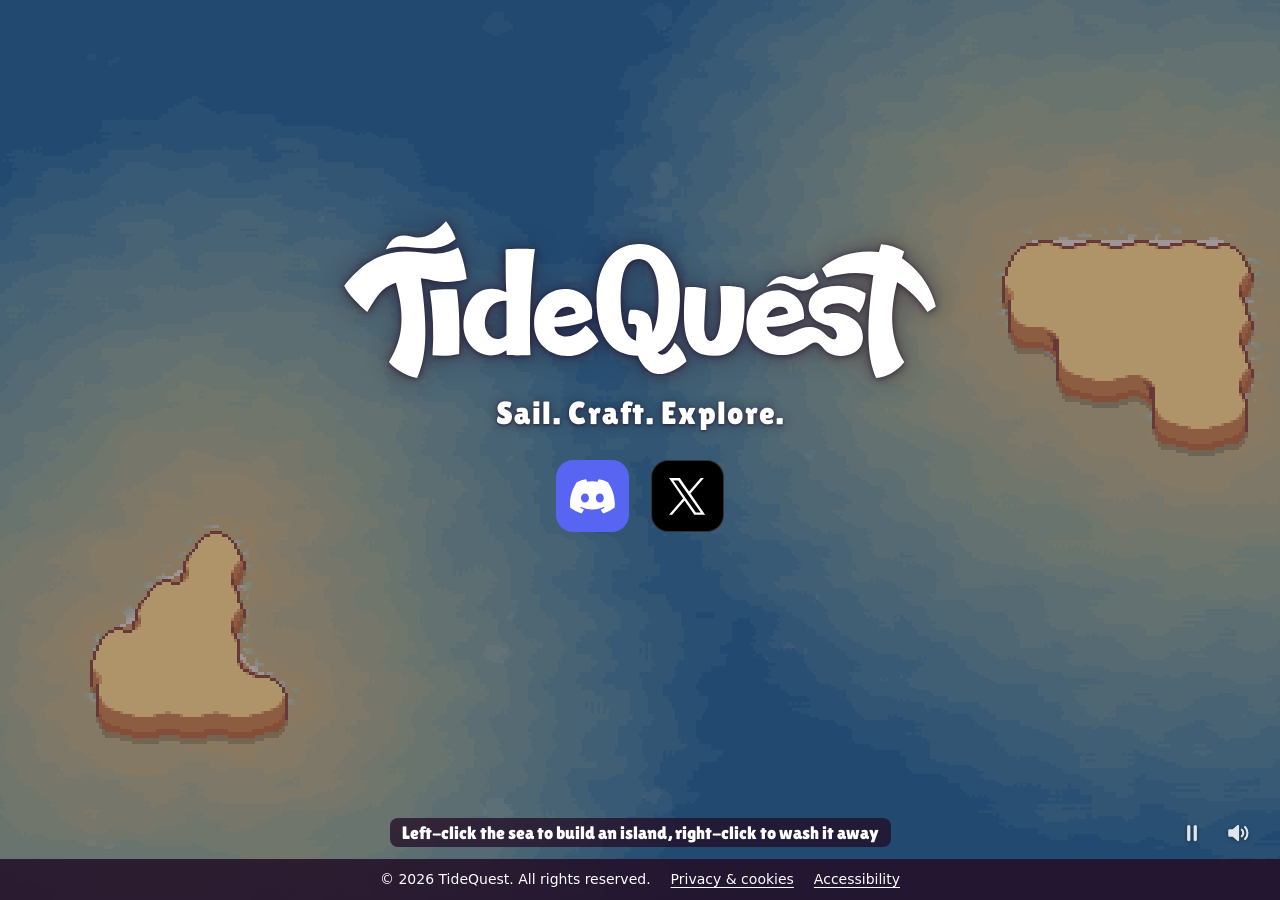
==== commit 90a5c19d: "Move the pause control next to the mute button as an icon" ====
--- a/index.html
+++ b/index.html
@@ -147,7 +147,7 @@
         <li>Each page sets its language and has a clear title and heading.</li>
         <li>Text meets the WCAG AA contrast ratios.</li>
         <li>You can zoom pages to 200% or view them on a narrow screen without losing content.</li>
-        <li>You can pause the animated sea with the Pause animation button at the bottom of the home
+        <li>You can pause the animated sea with the pause button at the bottom right of the home
           page. It also stays still if your device is set to reduce motion.</li>
         <li>Sound effects only play when you build or wash away sand, never on their own. You can
           turn them off with the speaker button at the bottom right of the home page.</li>
--- a/assets/site.css
+++ b/assets/site.css
@@ -42,7 +42,7 @@
   background: var(--dim);
 }
 
-/* Interactive sea (sea.js). Without WebGL2 the screenshot above stays as the background. */
+/* Interactive sea (sea.js). Without it, the screenshot stays as the background. */
 .sea {
   position: fixed;
   inset: 0;
@@ -59,10 +59,10 @@
 
 .sea-live .shot { background-image: none; }
 
-/* Same Quit Modal colour, lighter, so the sea stays readable. */
+/* Lighter dim over the live sea. */
 .sea-live .shot::after { background: rgb(35 13 38 / 0.35); }
 
-/* sea.js puts the hint at the top of the footer, above the legal bar. */
+/* Added to the top of the footer by sea.js. */
 .sea-hint {
   margin: 0 16px 12px;
   padding: 4px 12px;
@@ -114,7 +114,7 @@
   display: block;
   width: clamp(280px, 48vw, 600px);
   height: auto;
-  /* Same contrast shadow as the tagline, for random islands' pale shallows under it. */
+  /* Contrast over pale shallows. */
   filter: drop-shadow(0 1px 3px rgb(35 13 38 / 0.7)) drop-shadow(0 0 12px rgb(35 13 38 / 0.45));
 }
 
@@ -125,12 +125,10 @@
   letter-spacing: 0.01em;
 }
 
-/* 404's call to action: same contrast shadow as the logo and tagline. Not on the home page's
-   water-reveal labels, whose transparent fill would show the shadow as ghost text. */
+/* 404 only: the home labels' transparent fill would show this shadow. */
 .invite .cta { text-shadow: 0 1px 3px rgb(35 13 38 / 0.7), 0 0 12px rgb(35 13 38 / 0.45); }
 
-/* Home: TideQuest logo above a row of community icons. Each icon's call to action stays hidden
-   until the icon is hovered or focused, then washes in under it. */
+/* Home: logo, tagline and the link icons. */
 .home {
   display: grid;
   justify-items: center;
@@ -140,11 +138,11 @@
 .home h1 { margin: 0; }
 
 .tagline {
-  margin: -0.35em 0 0.2em; /* sits snug under the logo, a little apart from the icons */
+  margin: -0.35em 0 0.2em;
   font-size: clamp(20px, 2.6vw, 32px);
   line-height: 1.1;
   letter-spacing: 0.04em;
-  /* Keeps AA contrast where a random island's pale shallows reach under the text. */
+  /* Contrast over pale shallows. */
   text-shadow: 0 1px 3px rgb(35 13 38 / 0.7), 0 0 12px rgb(35 13 38 / 0.45);
 }
 
@@ -152,7 +150,7 @@
   display: flex;
   justify-content: center;
   gap: 0.6em;
-  padding-bottom: 1.6em; /* room for the revealed text, so nothing shifts */
+  padding-bottom: 1.6em; /* room for the label */
   font-size: clamp(22px, 3vw, 38px);
 }
 
@@ -189,7 +187,7 @@
 
 .badge-discord { background: var(--blurple); }
 
-/* X's brand mark: white logo on black; the faint ring keeps the square visible on dark backgrounds. */
+/* X: white on black, with a faint ring for dark backgrounds. */
 .badge-x {
   background: #000;
   box-shadow: inset 0 0 0 1px rgb(255 255 255 / 0.2);
@@ -197,15 +195,8 @@
 
 .badge-x svg { width: 50%; }
 
-/* The CTA text, centred under its icon. A shore wave washes over it from the left: the water rushes
-   in and slows as it runs up, its lobed front leaving the letters revealed (wet sea-foam right at the
-   edge, white behind), while a foam line with a thin wash behind it leads the wave across the whole
-   label and sinks away as the wave lands. A slight smear clears as it goes. The text stays
-   in the accessibility tree throughout, so screen readers always get the link's name.
-
-   Both layers are 300%-wide tiles (front at about the middle) moved by background-position-x with the
-   same timing, so the foam stays locked to the text's edge: 100% is before the wave, 20% is fully
-   washed (the front just past the right edge). */
+/* Link label under its icon, washed in from the left by a wave on hover or focus.
+   The text and its foam are 300%-wide tiles moved together: 100% hidden, 20% shown. */
 .social .cta {
   position: absolute;
   top: calc(100% + 0.3em);
@@ -220,7 +211,7 @@
   background: url("data:image/svg+xml,%3Csvg xmlns='http://www.w3.org/2000/svg' viewBox='0 0 300 100' preserveAspectRatio='none'%3E%3Cpath d='M0 0H150C150.8 1.8 154.8 7.5 155 11C155.2 14.5 150.5 17.3 151 21C151.5 24.7 157.8 28.8 158 33C158.2 37.2 152.3 41.8 152 46C151.7 50.2 156.5 54 156 58C155.5 62 149.2 65.7 149 70C148.8 74.3 154.7 79 155 84C155.3 89 151.7 97.3 151 100H0Z' fill='%23fff'/%3E%3Cpath d='M0 0H154C154.8 1.8 158.8 7.5 159 11C159.2 14.5 154.5 17.3 155 21C155.5 24.7 161.8 28.8 162 33C162.2 37.2 156.3 41.8 156 46C155.7 50.2 160.5 54 160 58C159.5 62 153.2 65.7 153 70C152.8 74.3 158.7 79 159 84C159.3 89 155.7 97.3 155 100H0ZM0 0H150C150.8 1.8 154.8 7.5 155 11C155.2 14.5 150.5 17.3 151 21C151.5 24.7 157.8 28.8 158 33C158.2 37.2 152.3 41.8 152 46C151.7 50.2 156.5 54 156 58C155.5 62 149.2 65.7 149 70C148.8 74.3 154.7 79 155 84C155.3 89 151.7 97.3 151 100H0Z' fill='%23bfe9ff' fill-rule='evenodd'/%3E%3C/svg%3E") 100% 0 / 300% 100% no-repeat;
   -webkit-background-clip: text;
   background-clip: text;
-  /* drop-shadow (not text-shadow) so the contrast shadow only follows the revealed water. */
+  /* drop-shadow, so the shadow only follows the revealed fill */
   filter: blur(2px) drop-shadow(0 1px 2px rgb(35 13 38 / 0.7));
   transition:
     background-position-x 0.4s cubic-bezier(0.5, 0, 0.75, 0),
@@ -236,14 +227,14 @@
     filter 0.9s ease-out;
 }
 
-/* The foam line, over the whole label so it also shows on the sea between the letters. */
+/* Foam line across the whole label. */
 .social .cta::before {
   content: "";
   position: absolute;
   inset: -0.1em 0;
   background: url("data:image/svg+xml,%3Csvg xmlns='http://www.w3.org/2000/svg' viewBox='0 0 300 100' preserveAspectRatio='none'%3E%3Cdefs%3E%3Cfilter id='f' x='-20%25' y='-20%25' width='140%25' height='140%25'%3E%3CfeGaussianBlur stdDeviation='1.6 2.5'/%3E%3C/filter%3E%3C/defs%3E%3Cg filter='url%28%23f%29' fill='%23fff'%3E%3Cpath d='M0 0H150C150.8 1.8 154.8 7.5 155 11C155.2 14.5 150.5 17.3 151 21C151.5 24.7 157.8 28.8 158 33C158.2 37.2 152.3 41.8 152 46C151.7 50.2 156.5 54 156 58C155.5 62 149.2 65.7 149 70C148.8 74.3 154.7 79 155 84C155.3 89 151.7 97.3 151 100H0ZM0 0H128C128.8 1.8 132.8 7.5 133 11C133.2 14.5 128.5 17.3 129 21C129.5 24.7 135.8 28.8 136 33C136.2 37.2 130.3 41.8 130 46C129.7 50.2 134.5 54 134 58C133.5 62 127.2 65.7 127 70C126.8 74.3 132.7 79 133 84C133.3 89 129.7 97.3 129 100H0Z' fill-opacity='.18' fill-rule='evenodd'/%3E%3Cpath d='M0 0H156C156.8 1.8 160.8 7.5 161 11C161.2 14.5 156.5 17.3 157 21C157.5 24.7 163.8 28.8 164 33C164.2 37.2 158.3 41.8 158 46C157.7 50.2 162.5 54 162 58C161.5 62 155.2 65.7 155 70C154.8 74.3 160.7 79 161 84C161.3 89 157.7 97.3 157 100H0ZM0 0H149C149.8 1.8 153.8 7.5 154 11C154.2 14.5 149.5 17.3 150 21C150.5 24.7 156.8 28.8 157 33C157.2 37.2 151.3 41.8 151 46C150.7 50.2 155.5 54 155 58C154.5 62 148.2 65.7 148 70C147.8 74.3 153.7 79 154 84C154.3 89 150.7 97.3 150 100H0Z' fill-opacity='.85' fill-rule='evenodd'/%3E%3C/g%3E%3Cg fill='%23fff' fill-opacity='.7'%3E%3Cellipse cx='151' cy='8' rx='0.55' ry='3'/%3E%3Cellipse cx='144' cy='27' rx='0.45' ry='2.5'/%3E%3Cellipse cx='149' cy='41' rx='0.36' ry='2'/%3E%3Cellipse cx='142' cy='50' rx='0.55' ry='3'/%3E%3Cellipse cx='144' cy='66' rx='0.45' ry='2.5'/%3E%3Cellipse cx='143' cy='79' rx='0.36' ry='2'/%3E%3Cellipse cx='149' cy='92' rx='0.55' ry='3'/%3E%3Cellipse cx='136' cy='18' rx='0.36' ry='2'/%3E%3Cellipse cx='139' cy='60' rx='0.45' ry='2.5'/%3E%3Cellipse cx='149' cy='36' rx='0.33' ry='1.8'/%3E%3C/g%3E%3C/svg%3E") 100% 0 / 300% 100% no-repeat;
   opacity: 0;
-  /* Fade the foam out well before the box edges, so its bounds never show. */
+  /* Fades out before the box edges. */
   -webkit-mask:
     linear-gradient(to right, #0000, #000 8%, #000 62%, #0000 92%),
     linear-gradient(#0000, #000 18%, #000 82%, #0000);
@@ -254,7 +245,6 @@
   mask-composite: intersect;
 }
 
-/* Moves with the text's front (same curve and length) and is gone by the time it lands. */
 .social:hover .cta::before,
 .social:focus-visible .cta::before {
   animation:
@@ -295,7 +285,7 @@
   .social:focus-visible .cta { opacity: 1; }
 }
 
-/* High-contrast modes drop background images, so show plain text there instead. */
+/* High-contrast modes drop background images. */
 @media (forced-colors: active) {
   .social .cta::before { display: none; }
 
@@ -311,7 +301,7 @@
   .social:focus-visible .cta { visibility: visible; }
 }
 
-/* Footer: copyright, legal links and the sea's pause control. */
+/* Footer: copyright and legal links. */
 .site-footer {
   position: relative;
   justify-self: stretch;
@@ -359,14 +349,29 @@
   border-radius: 2px;
 }
 
-/* Sound effects toggle (sea.js): just the speaker, floating over the sea in the bottom-right
-   corner, just above the footer bar. The shadow keeps it readable over sand and foam. */
-.has-sound .footer-bar { position: relative; }
-
-.sound-toggle {
-  position: absolute;
-  right: max(20px, env(safe-area-inset-right));
-  bottom: calc(100% + 4px);
+/* Pause and mute icons (sea.js), just above the footer bar: on the hint's row at the right,
+   or on their own row above it on narrow screens. */
+.has-controls {
+  grid-template-areas: "top" "bar";
+}
+
+.has-controls .sea-hint {
+  grid-area: top;
+  align-self: end;
+}
+
+.has-controls .footer-bar { grid-area: bar; }
+
+.sea-controls {
+  grid-area: top;
+  justify-self: end;
+  align-self: end;
+  display: flex;
+  gap: 2px;
+  margin: 0 max(20px, env(safe-area-inset-right)) 4px 0;
+}
+
+.sea-control {
   display: grid;
   place-items: center;
   width: 44px;
@@ -382,22 +387,24 @@
   transition: opacity 0.2s;
 }
 
-.sound-toggle:hover { opacity: 1; }
-
-.sound-toggle:focus-visible {
+.sea-control[hidden] { display: none; }
+
+.sea-control:hover { opacity: 1; }
+
+.sea-control:focus-visible {
   outline: 3px solid #fff;
   outline-offset: 2px;
   opacity: 1;
 }
 
-/* On narrow screens the hint shares the toggle's row; keep it clear of the button. */
 @media (max-width: 640px) {
-  .has-sound .sea-hint { margin-inline: 64px; }
-}
-
-.sound-toggle svg {
-  width: 28px;
-  height: 28px;
+  .has-controls { grid-template-areas: "controls" "top" "bar"; }
+  .sea-controls { grid-area: controls; margin-bottom: 0; }
+}
+
+.sea-control svg {
+  width: 26px;
+  height: 26px;
 }
 
 .footer-bar nav {
@@ -407,7 +414,7 @@
   gap: 6px 20px;
 }
 
-/* Privacy and accessibility notices: modal dialogs opened from the footer (legal.js). */
+/* Privacy and accessibility dialogs (legal.js). */
 .legal {
   box-sizing: border-box;
   width: min(46rem, calc(100vw - 32px));
@@ -415,7 +422,7 @@
   padding: 0;
   border: 0;
   border-radius: 12px;
-  overflow: hidden; /* .legal-body scrolls, so the scrollbar stays inside the rounded corners */
+  overflow: hidden; /* .legal-body scrolls instead */
   background: var(--night);
   color: #fff;
   box-shadow: 0 24px 64px rgb(0 0 0 / 0.5);
@@ -428,10 +435,10 @@
 
 .legal::backdrop { background: rgb(35 13 38 / 0.75); }
 
-/* Focus lands on the dialog itself when opened from a link; its controls keep their outlines. */
+/* The dialog itself takes focus when opened. */
 .legal:focus { outline: none; }
 
-/* Without JavaScript, #privacy / #accessibility still show the text in place. */
+/* Without JavaScript, #privacy and #accessibility still open via :target. */
 :root:not(.legal-js) .legal:target {
   display: flex;
   flex-direction: column;
@@ -445,7 +452,7 @@
   overflow-y: auto;
   overscroll-behavior: contain;
   padding: 28px clamp(16px, 4vw, 40px) 32px;
-  /* Thin, soft scrollbar in the site's colours (Chrome, Edge, Firefox). */
+  /* Chrome, Edge, Firefox */
   scrollbar-width: thin;
   scrollbar-color: rgb(255 255 255 / 0.3) transparent;
   font-family: "Segoe UI", system-ui, -apple-system, Roboto, Helvetica, Arial, sans-serif;
@@ -468,7 +475,7 @@
 .legal li + li { margin-top: 4px; }
 .legal .updated { margin-top: 0; color: rgb(255 255 255 / 0.8); }
 
-/* Safari, which lacks scrollbar-color. */
+/* Safari */
 .legal-body::-webkit-scrollbar { width: 10px; }
 .legal-body::-webkit-scrollbar-track { background: transparent; }
 
@@ -480,7 +487,7 @@
 
 .legal-body::-webkit-scrollbar-thumb:hover { background-color: rgb(255 255 255 / 0.5); }
 
-/* Stays in the corner while the text scrolls. */
+/* Stays put while the text scrolls. */
 .legal-close {
   position: sticky;
   top: 0;
@@ -492,7 +499,7 @@
   padding: 0;
   border: 0;
   border-radius: 8px;
-  background: rgb(68 46 72); /* opaque, so scrolled text never shows through */
+  background: rgb(68 46 72); /* opaque over scrolling text */
   color: #fff;
   font-size: 28px;
   line-height: 1;
